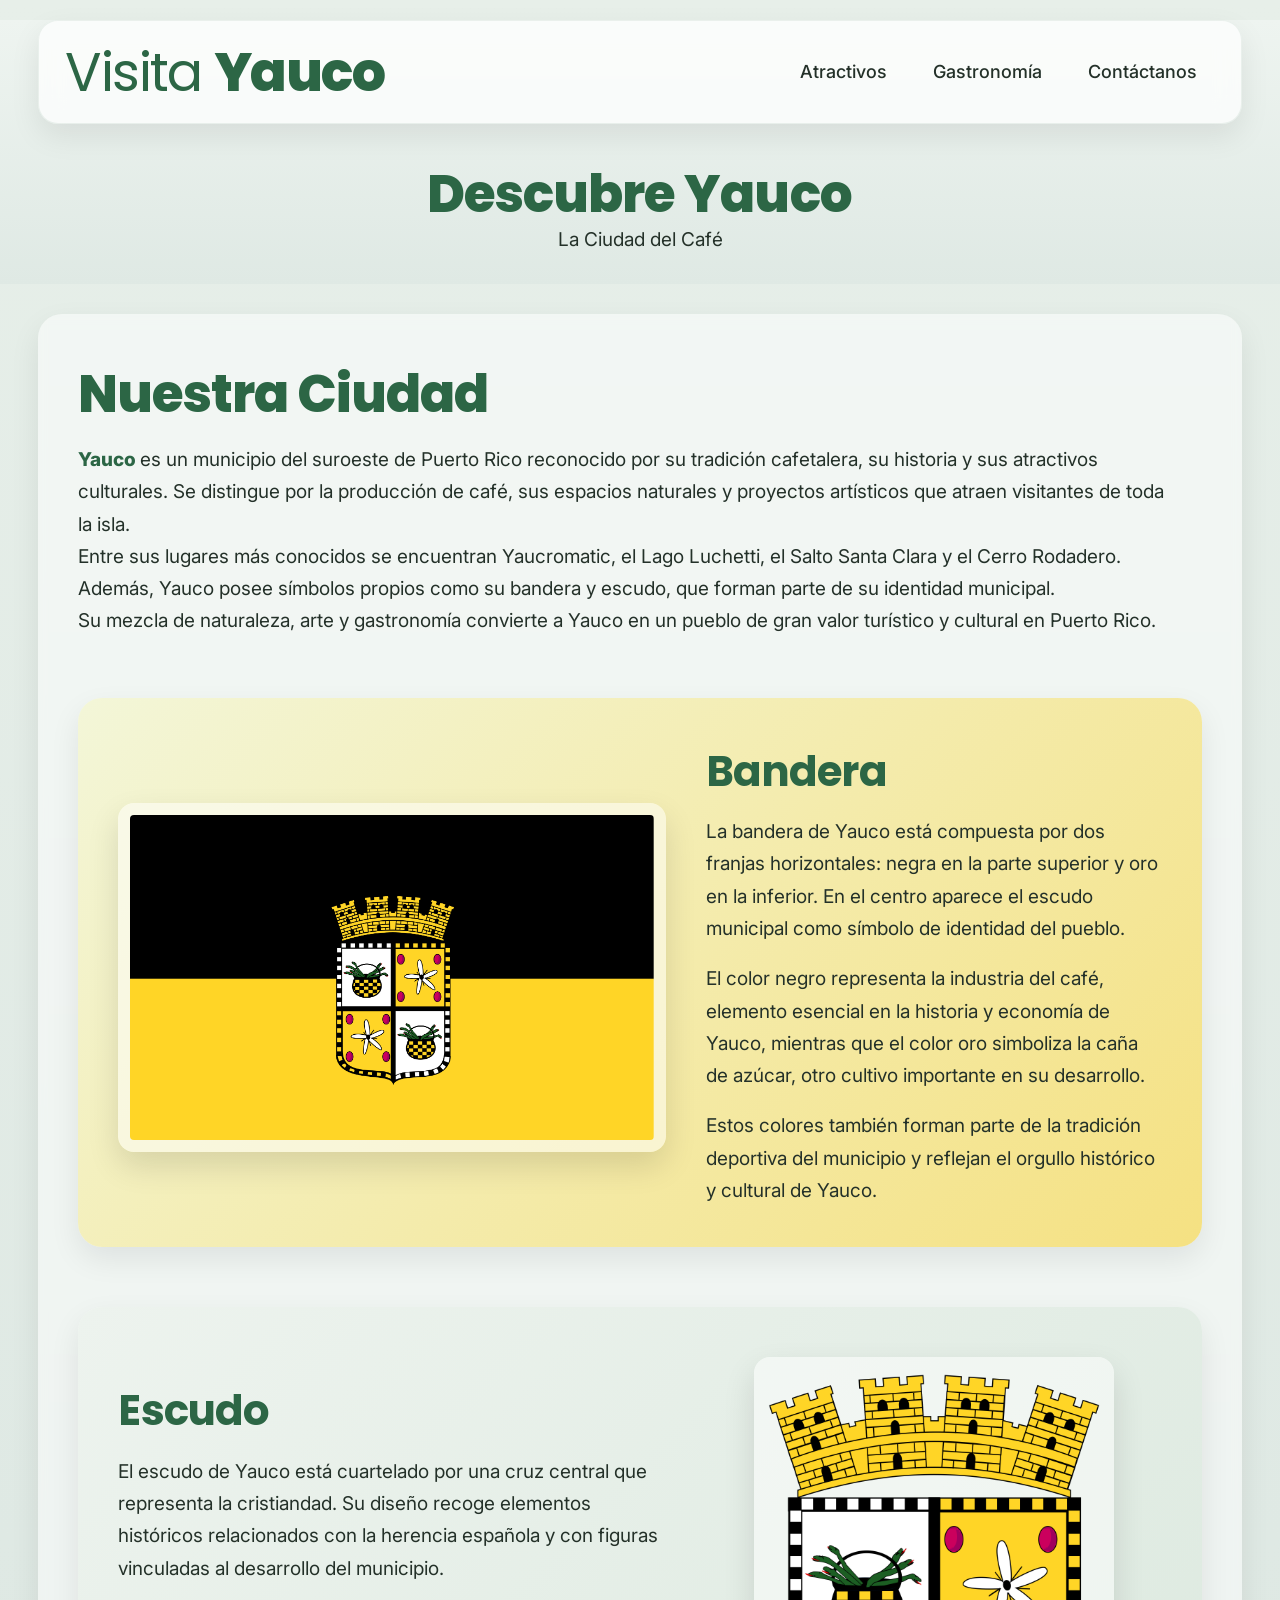
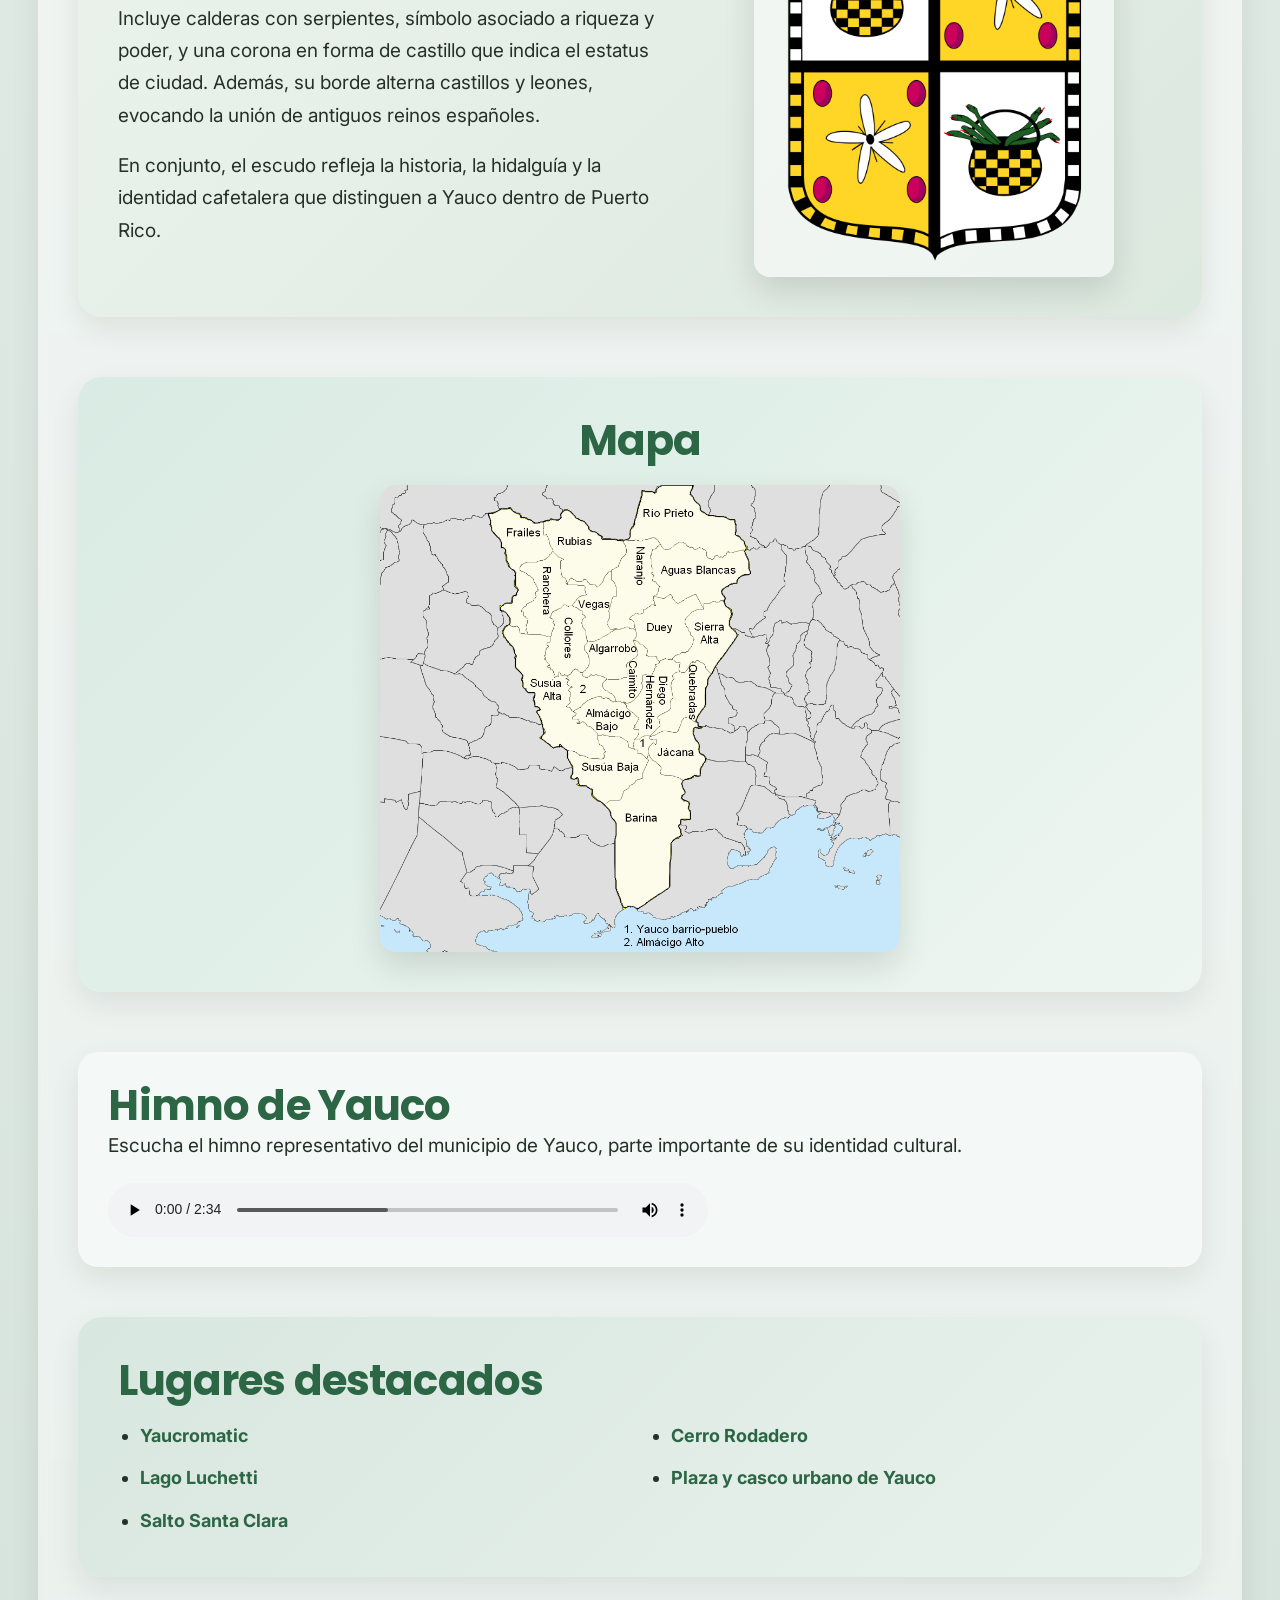
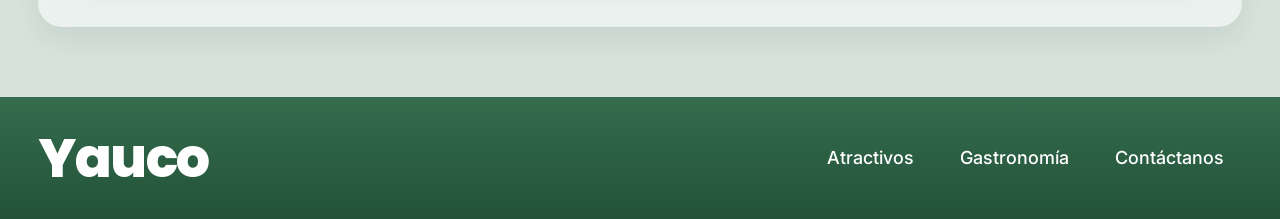
==== index.html @ 5f3d5be1 "Proyecto Yauco final sin video pesado" ====
<!DOCTYPE html>
<html lang="es">
<head>
    <meta charset="UTF-8">
    <meta http-equiv="X-UA-Compatible" content="IE=edge">
    <meta name="viewport" content="width=device-width, initial-scale=1.0">

    <link rel="stylesheet" href="css/normalize.css">
    <link rel="preconnect" href="https://fonts.googleapis.com">
    <link rel="preconnect" href="https://fonts.gstatic.com" crossorigin>
    <link href="https://fonts.googleapis.com/css2?family=Poppins:wght@400;600;700;800&family=Inter:wght@400;500;600&display=swap" rel="stylesheet">
    <link rel="stylesheet" href="css/yauco.css">

    <title>Yauco Puerto Rico</title>
</head>
<body>

    <header class="header no-margin">
        <div class="contenedor">
            <div class="barra">
                <a class="logo" href="index.html">
                    <h1 class="logo__nombre no-margin centrar-text">
                        Visita <span class="logo__bold">Yauco</span>
                    </h1>
                </a>

                <nav class="navegacion">
                    <a href="atractivos.html" class="enlace_nav">Atractivos</a>
                    <a href="gastronomia.html" class="enlace_nav">Gastronomía</a>
                    <a href="contacto.html" class="enlace_nav">Contáctanos</a>
                </nav>
            </div>
        </div>

        <div class="header__text">
    <h2 class="no-margin">Descubre <span class="yauco">Yauco</span></h2>
    <p class="subtitulo">La Ciudad del Café</p>
</div>
    </header>

    <div class="contenedor main__text">
        <main>
    <h2 class="no-margin">Nuestra Ciudad</h2>

    <p class="no-margin">
        <span class="yauco">Yauco</span> es un municipio del suroeste de Puerto Rico
        reconocido por su tradición cafetalera, su historia y sus atractivos culturales.
        Se distingue por la producción de café, sus espacios naturales y proyectos artísticos
        que atraen visitantes de toda la isla.
    </p>

    <p class="no-margin">
        Entre sus lugares más conocidos se encuentran Yaucromatic, el Lago Luchetti,
        el Salto Santa Clara y el Cerro Rodadero. Además, Yauco posee símbolos propios
        como su bandera y escudo, que forman parte de su identidad municipal.
    </p>

    <p class="no-margin">
        Su mezcla de naturaleza, arte y gastronomía convierte a Yauco en un pueblo
        de gran valor turístico y cultural en Puerto Rico.
    </p>

    <section class="simbolo_bloque simbolo_bloque--bandera">
    <div class="simbolo_contenido simbolo_contenido--invertido">
        <div class="simbolo_imagen simbolo_imagen--grande">
            <img src="imagenes/bandera.jpg" alt="Bandera de Yauco">
        </div>

        <div class="simbolo_texto">
            <h3 class="no-margin">Bandera</h3>

            <p>
                La bandera de Yauco está compuesta por dos franjas horizontales:
                negra en la parte superior y oro en la inferior. En el centro
                aparece el escudo municipal como símbolo de identidad del pueblo.
            </p>

            <p>
                El color negro representa la industria del café, elemento esencial
                en la historia y economía de Yauco, mientras que el color oro
                simboliza la caña de azúcar, otro cultivo importante en su desarrollo.
            </p>

            <p class="no-margin">
                Estos colores también forman parte de la tradición deportiva del
                municipio y reflejan el orgullo histórico y cultural de Yauco.
            </p>
        </div>
    </div>
</section>

    <section class="simbolo_bloque simbolo_bloque--escudo">
    <div class="simbolo_contenido">
        <div class="simbolo_texto">
            <h3 class="no-margin">Escudo</h3>

            <p>
                El escudo de Yauco está cuartelado por una cruz central que
                representa la cristiandad. Su diseño recoge elementos históricos
                relacionados con la herencia española y con figuras vinculadas al
                desarrollo del municipio.
            </p>

            <p>
                Incluye calderas con serpientes, símbolo asociado a riqueza y poder,
                y una corona en forma de castillo que indica el estatus de ciudad.
                Además, su borde alterna castillos y leones, evocando la unión de
                antiguos reinos españoles.
            </p>

            <p class="no-margin">
                En conjunto, el escudo refleja la historia, la hidalguía y la
                identidad cafetalera que distinguen a Yauco dentro de Puerto Rico.
            </p>
        </div>

        <div class="simbolo_imagen escudo_img simbolo_imagen--escudo">
            <img src="imagenes/escudo.png" alt="Escudo de Yauco">
        </div>
    </div>
</section>

    <div id="map">
        <h3 class="no-margin">Mapa</h3>
        <img src="imagenes/mapa.jpg" alt="Mapa de Yauco">
    </div>

    <section class="multimedia">
    <h3 class="no-margin">Himno de Yauco</h3>

    <p>
        Escucha el himno representativo del municipio de Yauco, parte importante
        de su identidad cultural.
    </p>

    <audio controls>
        <source src="multimedia/himno_yauco.mp3" type="audio/mpeg">
        Tu navegador no soporta el elemento de audio.
    </audio>
</section>

    <section class="lista_destacados">
    <h3 class="no-margin">Lugares destacados</h3>
    <ul class="no-margin lista_links">
        <li><a href="atractivos.html#yaucromatic">Yaucromatic</a></li>
        <li><a href="atractivos.html#lago-luchetti">Lago Luchetti</a></li>
        <li><a href="atractivos.html#salto-santa-clara">Salto Santa Clara</a></li>
        <li><a href="atractivos.html#cerro-rodadero">Cerro Rodadero</a></li>
        <li><a href="atractivos.html#casco-urbano">Plaza y casco urbano de Yauco</a></li>
    </ul>
</section>
</main>
    </div>

    <footer class="footer">
        <div class="contenedor no-padding">
            <div class="no-padding barra">
                <a class="logo" href="index.html">
                    <h1 class="logo__nombre no-margin centrar-text">
                        <span class="logo__bold">Yauco</span>
                    </h1>
                </a>

                <nav class="navegacion">
                    <a href="atractivos.html" class="enlace_nav">Atractivos</a>
                    <a href="gastronomia.html" class="enlace_nav">Gastronomía</a>
                    <a href="contacto.html" class="enlace_nav">Contáctanos</a>
                </nav>
            </div>
        </div>
    </footer>

</body>
</html>
---- css/yauco.css ----
:root {
    --fuenteHeading: 'Poppins', sans-serif;
    --fuenteParrafo: 'Inter', sans-serif;

    --verdePrincipal: #2c6645;
    --verdeOscuro: #1f4f35;
    --verdeSuave: #dfe9e4;
    --verdeClaro: #edf3ee;
    --dorado: #c49b3c;
    --doradoOscuro: #8d6a17;
    --textoOscuro: #243129;
    --blanco: #ffffff;
    --grisClaro: #e5e7eb;

    --sombraSuave: 0 12px 30px rgba(0, 0, 0, 0.08);
    --sombraMedia: 0 14px 32px rgba(0, 0, 0, 0.12);
    --radioGrande: 2.4rem;
    --radioMedio: 1.6rem;
}

/* Globales */
html {
    box-sizing: border-box;
    font-size: 62.5%;
    scroll-behavior: smooth;
}

*,
*:before,
*:after {
    box-sizing: inherit;
}

body {
    margin: 0;
    background: linear-gradient(180deg, #e7efe9 0%, #dfe9e4 45%, #d6e3dc 100%);
    color: var(--textoOscuro);
    font-family: var(--fuenteParrafo);
    font-size: 1.6rem;
    line-height: 1.8;
}

a {
    text-decoration: none;
}

img {
    max-width: 100%;
    display: block;
}

p {
    margin: 0 0 1.8rem 0;
    font-size: 1.9rem;
    line-height: 1.7;
    color: var(--textoOscuro);
}

ul {
    margin: 0;
    padding-left: 2.2rem;
}

li {
    margin-bottom: 1rem;
    font-size: 1.8rem;
}

h1,
h2,
h3,
h4 {
    font-family: var(--fuenteHeading);
    line-height: 1.15;
    margin: 0;
    letter-spacing: -0.02em;
    color: var(--verdePrincipal);
}

h1 {
    font-size: 5.4rem;
    font-weight: 700;
}

h2 {
    font-size: 5.2rem;
    font-weight: 800;
}

h3 {
    font-size: 4.2rem;
    font-weight: 700;
}

h4 {
    font-size: 2.4rem;
    font-weight: 700;
}

.contenedor {
    width: min(94%, 138rem);
    margin: 0 auto;
}

.no-margin {
    margin: 0;
}

.no-padding {
    padding: 0;
}

.centrar-text {
    text-align: center;
}

/* Header */
.header {
    min-height: 20rem;
    background: linear-gradient(180deg, #eef4f0 0%, #dfe9e4 100%);
    position: relative;
    overflow: visible;
}

.header::before {
    content: "";
    position: absolute;
    inset: 0;
    background: transparent;
}

.header .contenedor,
.header__text {
    position: relative;
    z-index: 2;
}

.barra {
    position: sticky;
    top: 0;
    z-index: 1000;
    margin-top: 2rem;
    padding: 2rem 2.6rem;
    display: flex;
    justify-content: space-between;
    align-items: center;
    gap: 2rem;
    background: rgba(255, 255, 255, 0.72);
    backdrop-filter: blur(12px);
    border: 1px solid rgba(44, 102, 69, 0.08);
    border-radius: 2rem;
    box-shadow: var(--sombraSuave);
}

.logo {
    color: var(--verdePrincipal);
}

.logo__nombre {
    font-weight: 400;
    letter-spacing: -0.03em;
}

.logo__bold {
    font-weight: 800;
    color: var(--verdePrincipal);
}

.navegacion {
    display: flex;
    align-items: center;
    gap: 1rem;
}

.enlace_nav {
    display: inline-block;
    color: var(--textoOscuro);
    font-size: 1.8rem;
    font-weight: 500;
    padding: 1.2rem 1.8rem;
    border-radius: 1.2rem;
    transition: background 0.25s ease, color 0.25s ease, transform 0.2s ease;
}

.enlace_nav:hover {
    background: rgba(44, 102, 69, 0.10);
    color: var(--verdePrincipal);
    transform: translateY(-1px);
}

.header__text {
    text-align: center;
    padding: 4rem 0 1rem 0;
}

.header__text h2 {
    color: var(--verdePrincipal);
    font-size: 5.2rem;
}

/* Main */
.main__text {
    padding: 3rem 0 2rem 0;
}

.main__text main {
    background: rgba(255, 255, 255, 0.50);
    backdrop-filter: blur(4px);
    border-radius: var(--radioGrande);
    padding: 5rem 4rem;
    box-shadow: var(--sombraSuave);
}

.main__text h2 {
    margin-bottom: 2rem;
}

.main__text p {
    max-width: 110rem;
}

.yauco {
    font-weight: 800;
    color: var(--verdePrincipal);
    letter-spacing: -0.01em;
}

/* Bloques principales */
.simbolo_bloque,
#map,
.lista_destacados,
.atractivo_individual {
    animation: fadeInUp 0.8s ease both;
}

.simbolo_bloque {
    margin: 6rem 0;
    padding: 4rem;
    border-radius: var(--radioGrande);
    box-shadow: var(--sombraSuave);
}

.simbolo_bloque--bandera {
    background: linear-gradient(135deg, #f3f6d8 0%, #f5e182 100%);
}

.simbolo_bloque--escudo {
    background: linear-gradient(135deg, #edf3ee 0%, #dce9df 100%);
}

.simbolo_contenido {
    display: grid;
    gap: 4rem;
    align-items: center;
    margin-top: 1rem;
    grid-template-columns: 1.2fr 1fr;
}

.simbolo_imagen {
    display: flex;
    justify-content: center;
    align-items: center;
}

.simbolo_imagen img {
    width: 100%;
    max-width: 65rem;
    border-radius: 1.6rem;
    background-color: rgba(255, 255, 255, 0.50);
    padding: 1.2rem;
    box-shadow: var(--sombraMedia);
}

.simbolo_imagen--escudo img,
.escudo_img img {
    max-width: 36rem;
    margin: 0 auto;
}

.simbolo_texto {
    font-size: 1.95rem;
}

.simbolo_texto h3 {
    margin-bottom: 2rem;
}

.simbolo_texto p {
    max-width: 58rem;
}

/* Mapa */
#map {
    text-align: center;
    margin: 6rem 0;
    padding: 4rem;
    background: linear-gradient(135deg, #d9ebe4 0%, #eef6f1 100%);
    border-radius: var(--radioGrande);
    box-shadow: var(--sombraSuave);
}

#map h3 {
    margin-bottom: 2rem;
}

#map img {
    width: 100%;
    max-width: 52rem;
    margin: 0 auto;
    border-radius: 1.6rem;
    box-shadow: var(--sombraMedia);
}

/* Lista destacada */
.lista_destacados {
    margin-top: 4rem;
    padding: 4rem;
    background: linear-gradient(135deg, #d8e7df 0%, #e8f2ec 100%);
    border-radius: var(--radioGrande);
    box-shadow: var(--sombraSuave);
}

.lista_destacados h3 {
    margin-bottom: 1.5rem;
}

.lista_destacados ul {
    columns: 2;
    column-gap: 4rem;
}

.lista_links a {
    color: var(--verdePrincipal);
    text-decoration: none;
    font-weight: 700;
    transition: opacity 0.2s ease, color 0.2s ease;
}

.lista_links a:hover {
    color: var(--verdeOscuro);
    opacity: 0.9;
}

/* Galería */
.galeria {
    display: grid;
    grid-template-columns: repeat(2, 1fr);
    gap: 2rem;
    margin: 3rem 0;
}

.galeria figure {
    margin: 0;
    background-color: rgba(255, 255, 255, 0.45);
    padding: 1.2rem;
    border-radius: 1.4rem;
    box-shadow: var(--sombraSuave);
}

.galeria img {
    width: 100%;
    height: 28rem;
    object-fit: cover;
    border-radius: 1rem;
    transition: transform 0.3s ease, box-shadow 0.3s ease;
}

.galeria img:hover {
    transform: scale(1.03);
    box-shadow: 0 12px 25px rgba(0, 0, 0, 0.20);
}

.galeria figcaption {
    text-align: center;
    margin-top: 1rem;
    font-size: 1.6rem;
    color: var(--textoOscuro);
}

/* Atractivos */
.atractivo_individual {
    margin: 2rem 0 4rem 0;
    padding: 2.8rem;
    background: rgba(255, 255, 255, 0.42);
    border-radius: var(--radioMedio);
    box-shadow: var(--sombraSuave);
}

.atractivo_individual img {
    width: 100%;
    max-width: 82rem;
    border-radius: 1.2rem;
    margin-bottom: 1.5rem;
    box-shadow: var(--sombraMedia);
}

main h3 {
    margin-top: 4rem;
    margin-bottom: 1.5rem;
}

/* Gastronomía */
.gastronomia__imagen {
    text-align: center;
    margin-bottom: 2.5rem;
}

.gastronomia__imagen img {
    width: 90%;
    max-width: 85rem;
    margin: 0 auto;
    border-radius: 1.2rem;
    box-shadow: var(--sombraMedia);
}

.restaurante {
    padding: 3rem 0;
    border-bottom: 2px solid rgba(44, 102, 69, 0.12);
}

.restaurante:last-of-type {
    border: none;
}

.restaurante {
    display: grid;
    grid-template-columns: 1fr 1.4fr;
    column-gap: 2.5rem;
    align-items: center;
}

.restaurante__imagen img {
    width: 100%;
    height: 28rem;
    object-fit: cover;
    border-radius: 1.2rem;
    box-shadow: var(--sombraMedia);
}

.restaurante__informacion {
    font-weight: normal;
    font-size: 1.9rem;
}

.restaurante__informacion h4 {
    margin-bottom: 1rem;
}

/* Formulario */
.contacto-bg {
    background-image: url(../imagenes/yauco_letras.jpg);
    height: 32rem;
    background-size: cover;
    background-repeat: no-repeat;
    background-position: center center;
    border-radius: 1.6rem;
    box-shadow: var(--sombraMedia);
}

.formulario {
    background: rgba(44, 102, 69, 0.25); /* verde transparente */
    backdrop-filter: blur(10px);
    -webkit-backdrop-filter: blur(10px);

    color: var(--textoOscuro);

    margin: -6rem auto 0 auto;
    width: min(95%, 90rem);
    padding: 4rem;
    border-radius: 2rem;

    border: 1px solid rgba(255,255,255,0.25);
    box-shadow: 0 20px 40px rgba(0,0,0,0.15);
}

.campo {
    display: flex;
    margin-bottom: 2rem;
}

.campo__field {
    flex: 1;
    border: 1px solid rgba(255,255,255,0.4);
    padding: 1.5rem;
    font-size: 1.6rem;
    border-radius: .8rem;
    font-family: var(--fuenteParrafo);

    background: rgba(255,255,255,0.15);
    color: #fff;
}

.campo__field::placeholder {
    color: rgba(255,255,255,0.7);
}

.campo__field--textarea {
    height: 20rem;
    resize: vertical;
}

/* Botones */
.boton {
    display: inline-block;
    font-family: var(--fuenteHeading);
    color: var(--blanco);
    text-align: center;
    padding: 1rem 3rem;
    font-size: 1.8rem;
    font-weight: 700;
    border: none;
    cursor: pointer;
    border-radius: 1rem;
    transition: background 0.25s ease, transform 0.2s ease;
}

.boton--primario {
    background-color: #2c6645;
}

.boton--primario:hover {
    background-color: #1f4f35;
    transform: translateY(-2px);
}

/* Multimedia */

.multimedia {
    margin: 5rem 0;
    padding: 3rem;
    background: rgba(255, 255, 255, 0.42);
    border-radius: 2rem;
    box-shadow: var(--sombraSuave);
}

.multimedia video {
    width: 100%;
    max-width: 85rem;
    height: auto;
    display: block;
    margin: 2rem auto 0 auto;
    border-radius: 1.4rem;
    box-shadow: var(--sombraMedia);
}

.multimedia audio {
    width: 100%;
    max-width: 60rem;
    display: block;
    margin-top: 2rem;
}

/* Footer */
.footer {
    background: linear-gradient(180deg, rgba(44, 102, 69, 0.95) 0%, rgba(31, 79, 53, 0.98) 100%);
    padding: 2rem 0 3rem 0;
    margin-top: 5rem;
}

.footer .barra {
    position: static;
    margin-top: 0;
    padding: 1rem 0 0 0;
    background: transparent;
    backdrop-filter: none;
    border: none;
    border-radius: 0;
    box-shadow: none;
}

.footer .logo,
.footer .logo__bold,
.footer .enlace_nav {
    color: var(--blanco);
}

.footer .enlace_nav:hover {
    background: rgba(255, 255, 255, 0.10);
    color: var(--blanco);
}

/* Anchors */
#yaucromatic,
#lago-luchetti,
#salto-santa-clara,
#cerro-rodadero,
#casco-urbano {
    scroll-margin-top: 16rem;
}

/* Animaciones */
@keyframes fadeInUp {
    from {
        opacity: 0;
        transform: translateY(25px);
    }
    to {
        opacity: 1;
        transform: translateY(0);
    }
}

/* Responsive */
@media (max-width: 900px) {
    .simbolo_contenido,
    .restaurante {
        grid-template-columns: 1fr;
    }

    .galeria {
        grid-template-columns: 1fr;
    }

    .lista_destacados ul {
        columns: 1;
    }
}

@media (max-width: 767px) {
    h1 {
        font-size: 4.4rem;
    }

    h2 {
        font-size: 3.8rem;
    }

    h3 {
        font-size: 3rem;
    }

    .barra {
        flex-direction: column;
        text-align: center;
        padding: 1.6rem;
    }

    .navegacion {
        flex-direction: column;
        width: 100%;
    }

    .enlace_nav {
        width: 100%;
    }

    .main__text main,
    .simbolo_bloque,
    #map,
    .lista_destacados,
    .atractivo_individual {
        padding: 2.4rem;
    }

    .header {
        min-height: 18rem;
    }

    .header__text {
        padding-top: 1rem;
    }

    .header__text h2 {
        font-size: 3.2rem;
    }

    .simbolo_imagen img {
        max-width: 100%;
    }

    .escudo_img img {
        max-width: 26rem;
    }

    .subtitulo {
    font-size: 2rem;
    color: #5f6f66;
    margin-top: 0.5rem;
    font-weight: 500;
    letter-spacing: 0.05em;
}
}
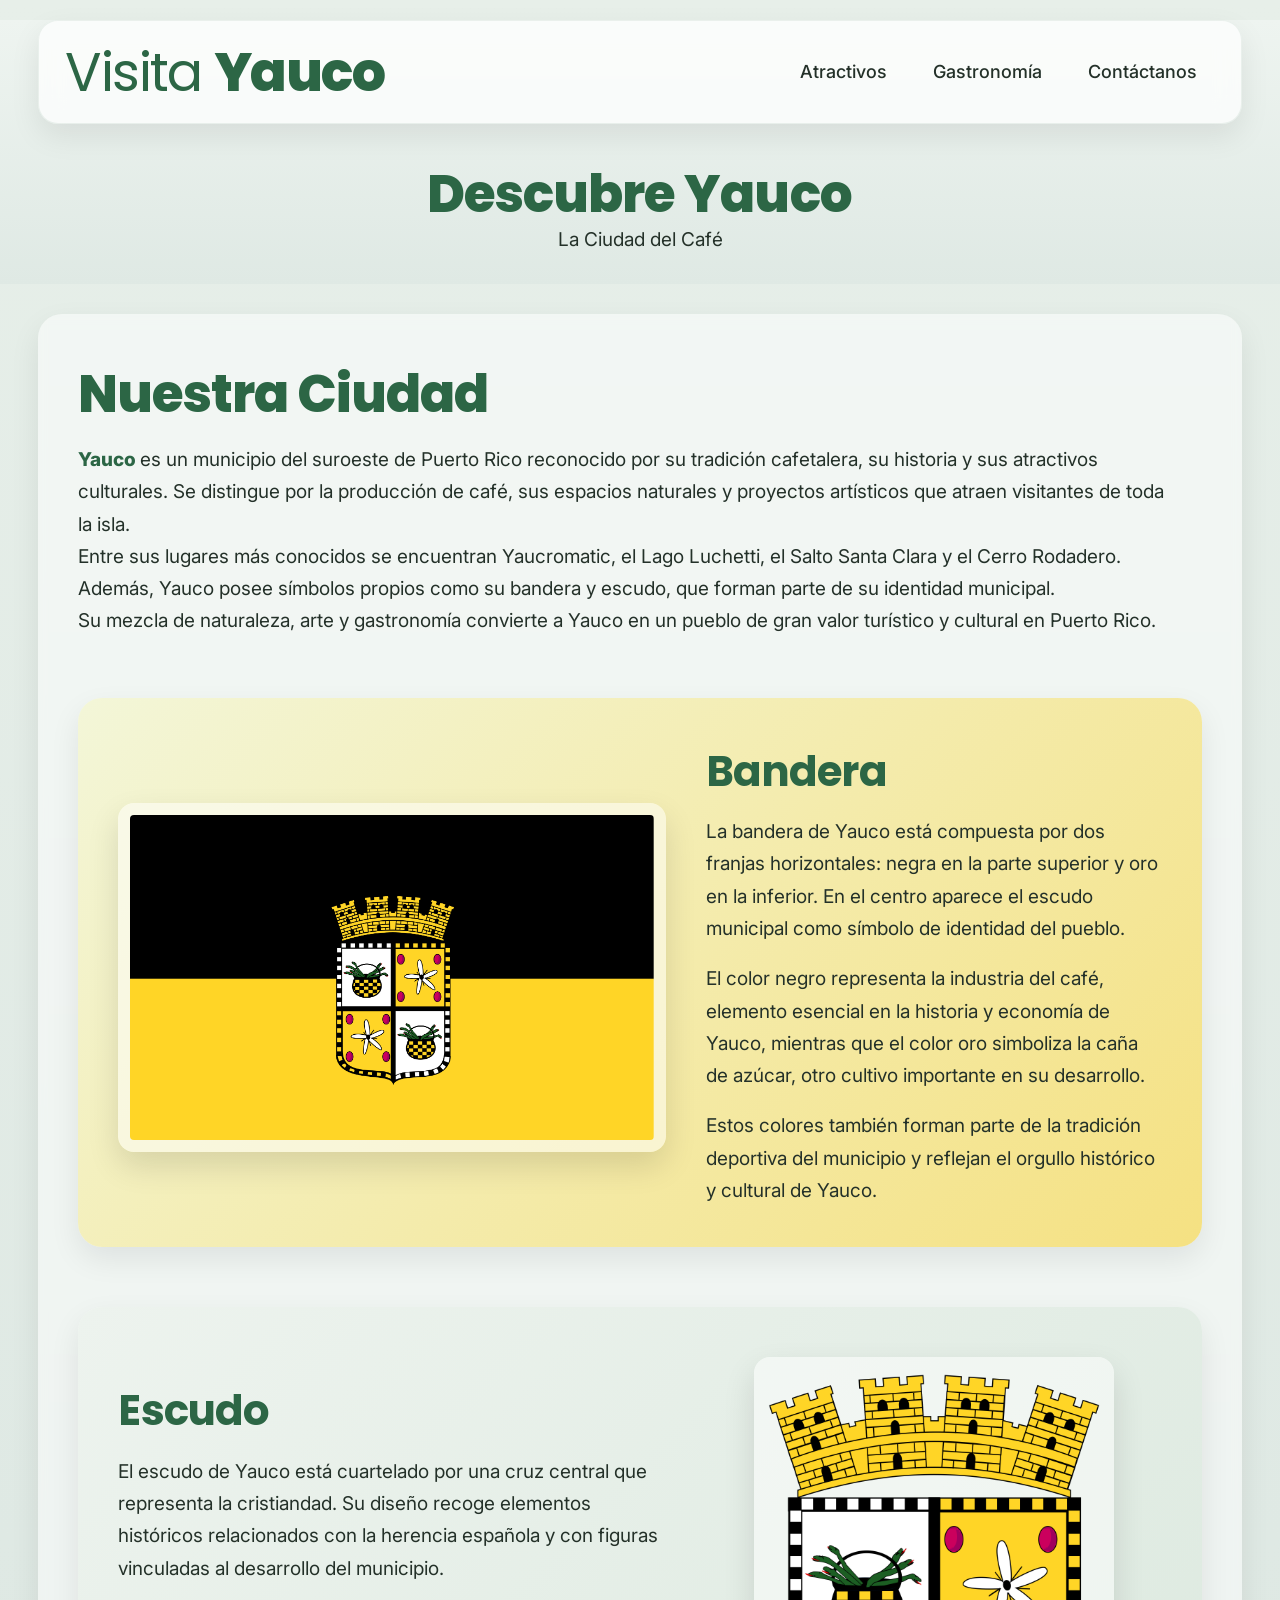
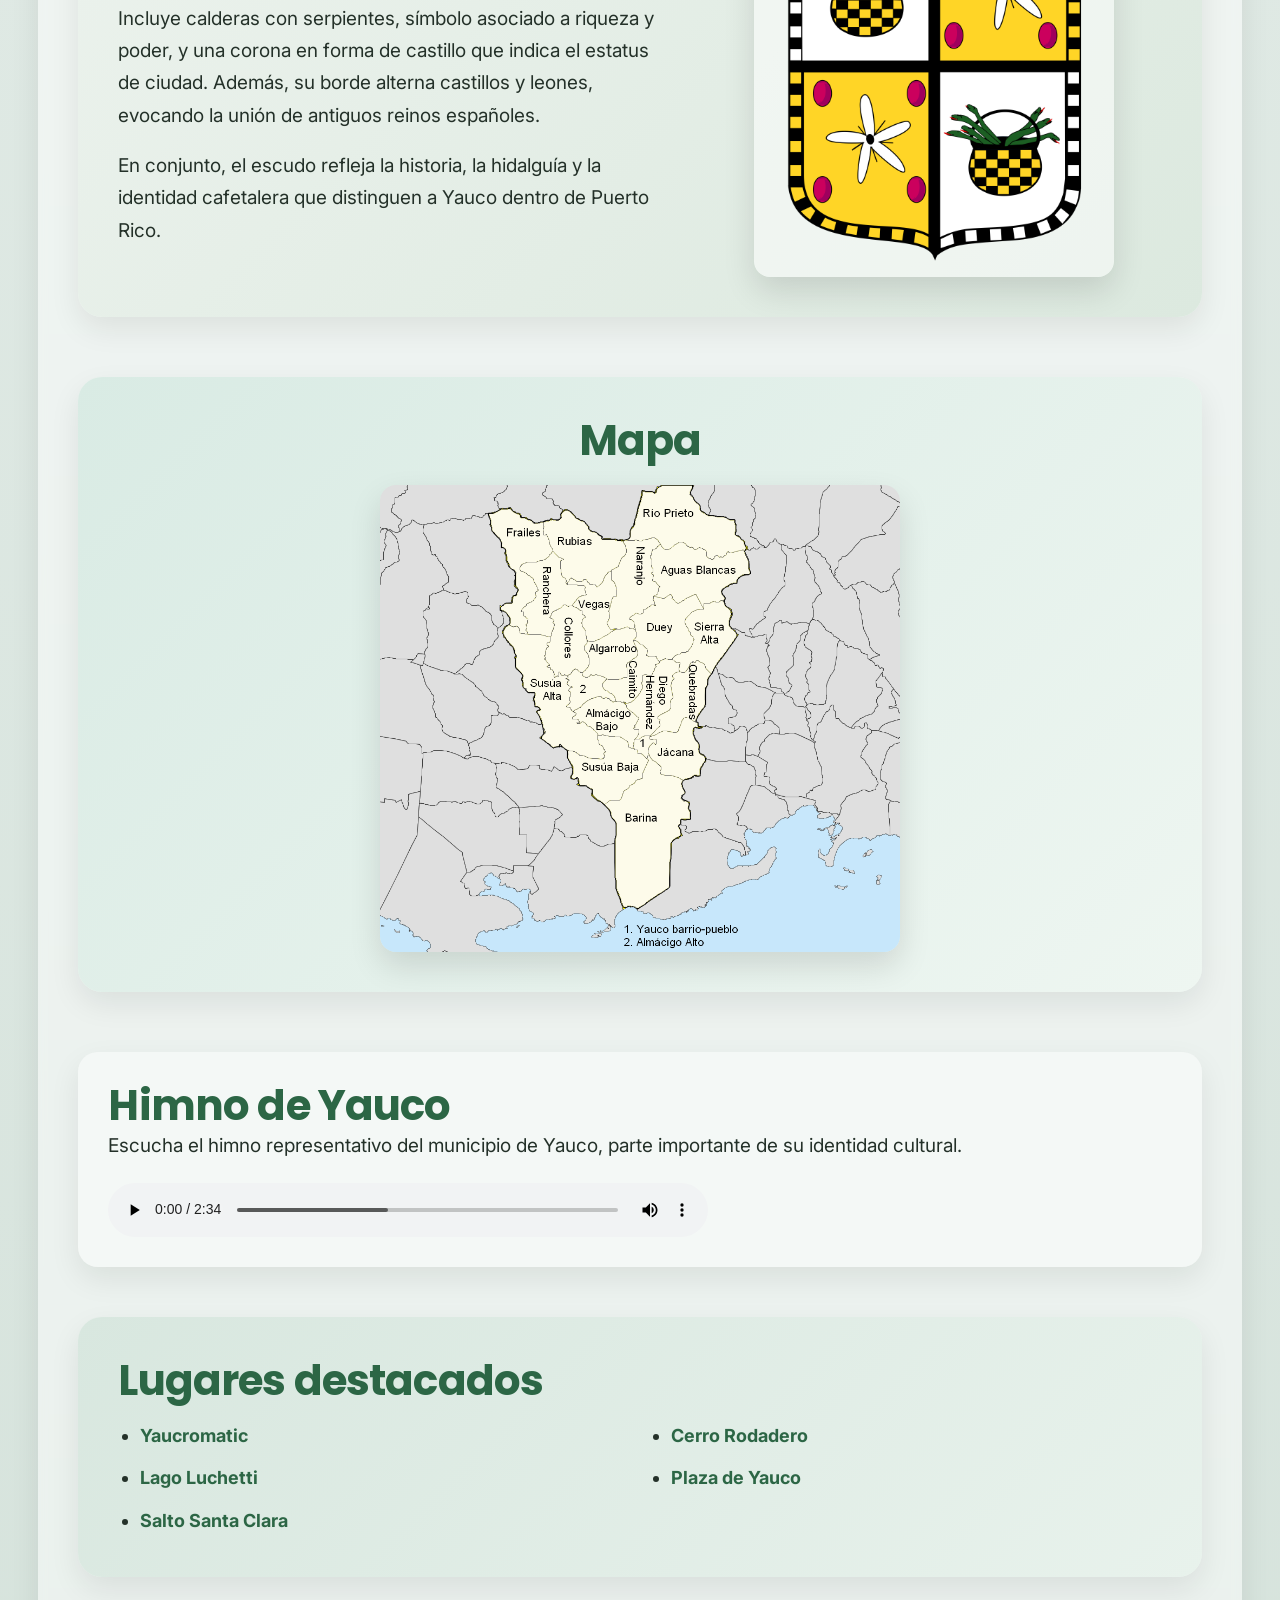
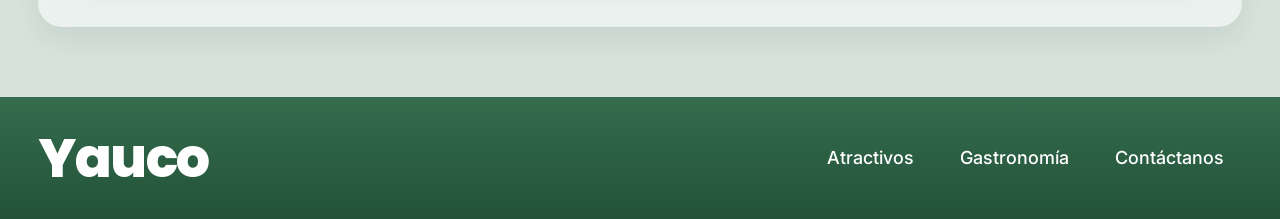
==== commit 2cad8ca5: "Proyecto Yauco nuevo multimedia" ====
--- a/index.html
+++ b/index.html
@@ -146,7 +146,7 @@
         <li><a href="atractivos.html#lago-luchetti">Lago Luchetti</a></li>
         <li><a href="atractivos.html#salto-santa-clara">Salto Santa Clara</a></li>
         <li><a href="atractivos.html#cerro-rodadero">Cerro Rodadero</a></li>
-        <li><a href="atractivos.html#casco-urbano">Plaza y casco urbano de Yauco</a></li>
+        <li><a href="atractivos.html#casco-urbano">Plaza de Yauco</a></li>
     </ul>
 </section>
 </main>
--- a/css/yauco.css
+++ b/css/yauco.css
@@ -523,6 +523,24 @@
     transform: translateY(-2px);
 }
 
+img {
+    max-width: 100%;
+    height: auto;
+    display: block;
+}
+
+.contacto-bg {
+    width: 100%;
+    height: 30rem;
+    background-size: cover;
+    background-position: center;
+}
+
+.contacto-bg {
+    border-radius: 2rem;
+    overflow: hidden;
+}
+
 /* Multimedia */
 
 .multimedia {
